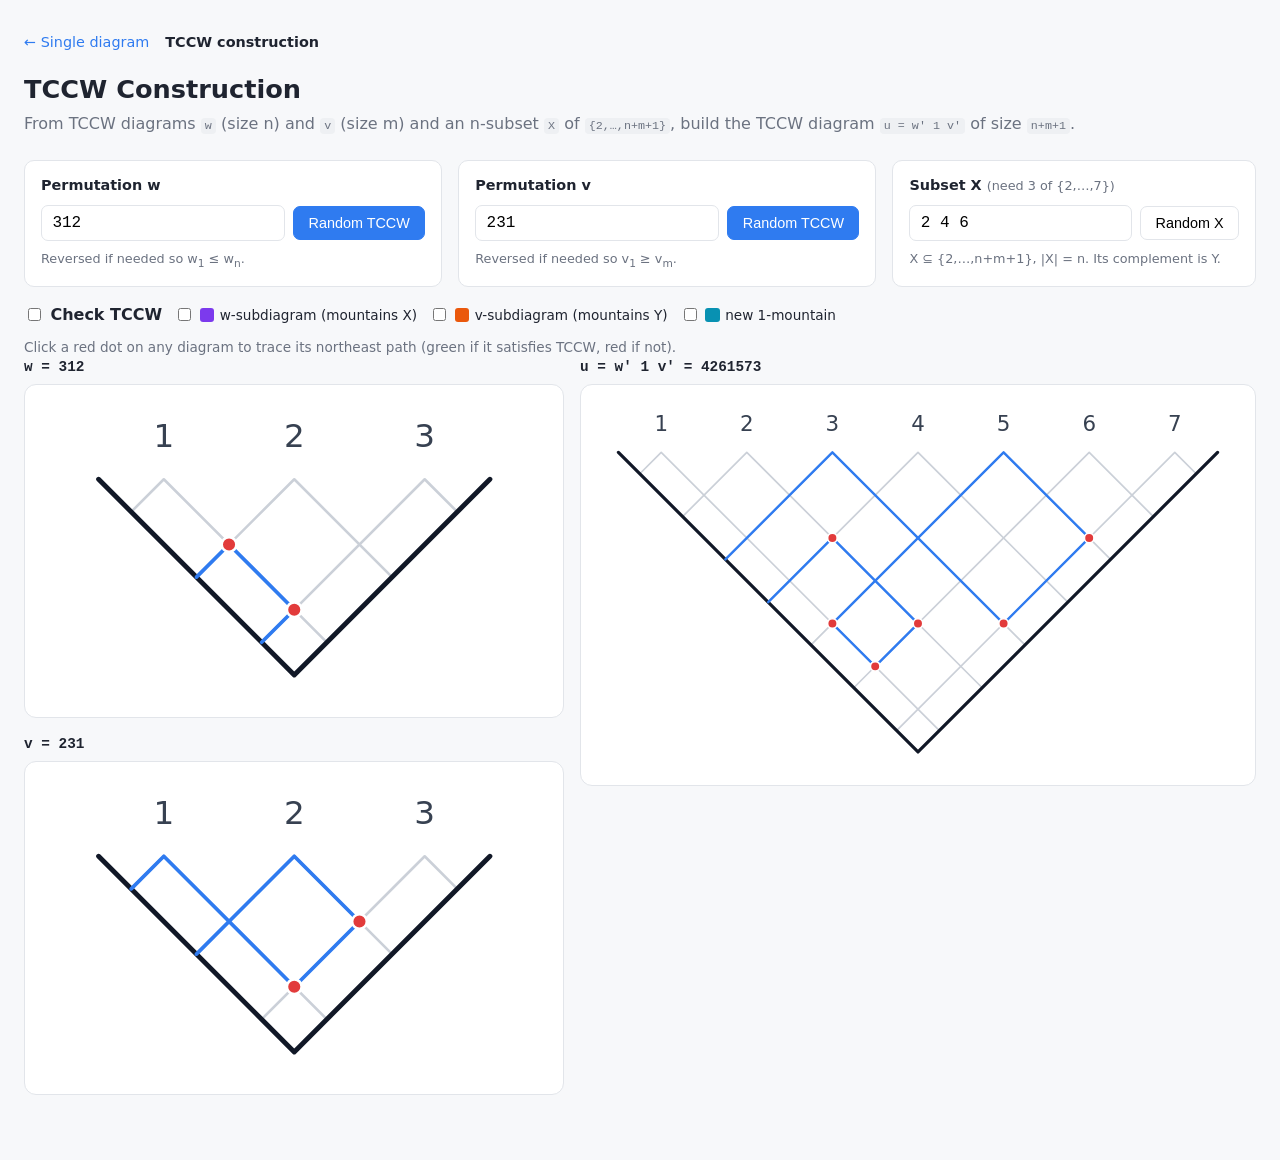
==== construction.html @ 4ba3f716 "Add TCCW generation and the construction page Task 1: "Random TCCW" button on the single-diagram pag" ====
<!DOCTYPE html>
<html lang="en">
<head>
  <meta charset="UTF-8" />
  <meta name="viewport" content="width=device-width, initial-scale=1.0" />
  <title>TCCW Construction</title>
  <link rel="stylesheet" href="style.css" />
</head>
<body>
  <main class="wide">
    <nav class="page-nav">
      <a href="index.html">&larr; Single diagram</a>
      <strong>TCCW construction</strong>
    </nav>
    <h1>TCCW Construction</h1>
    <p class="subtitle">
      From TCCW diagrams <code>w</code> (size n) and <code>v</code> (size m) and an
      n-subset <code>X</code> of <code>{2,&hellip;,n+m+1}</code>, build the TCCW
      diagram <code>u = w' 1 v'</code> of size <code>n+m+1</code>.
    </p>

    <section class="controls">
      <div class="control">
        <label for="w-input">Permutation w</label>
        <div class="row">
          <input id="w-input" type="text" spellcheck="false" autocomplete="off" placeholder="e.g. 231" />
          <button id="rand-w" class="primary">Random TCCW</button>
        </div>
        <div class="hint">Reversed if needed so w<sub>1</sub> &le; w<sub>n</sub>.</div>
      </div>

      <div class="control">
        <label for="v-input">Permutation v</label>
        <div class="row">
          <input id="v-input" type="text" spellcheck="false" autocomplete="off" placeholder="e.g. 12" />
          <button id="rand-v" class="primary">Random TCCW</button>
        </div>
        <div class="hint">Reversed if needed so v<sub>1</sub> &ge; v<sub>m</sub>.</div>
      </div>

      <div class="control">
        <label for="x-input">Subset X <span id="x-req" class="muted-inline"></span></label>
        <div class="row">
          <input id="x-input" type="text" spellcheck="false" autocomplete="off" placeholder="e.g. 2 4 5" />
          <button id="rand-x">Random X</button>
        </div>
        <div class="hint">X &sube; {2,&hellip;,n+m+1}, |X| = n. Its complement is Y.</div>
      </div>
    </section>

    <div id="error" class="error" style="display:none"></div>

    <div class="canvas-toolbar">
      <label class="toggle-all-label"><input type="checkbox" id="check-tccw" /> Check TCCW</label>
      <label class="hl-label"><input type="checkbox" id="hl-w" /> <span class="sw sw-w"></span> w-subdiagram (mountains X)</label>
      <label class="hl-label"><input type="checkbox" id="hl-v" /> <span class="sw sw-v"></span> v-subdiagram (mountains Y)</label>
      <label class="hl-label"><input type="checkbox" id="hl-1" /> <span class="sw sw-1"></span> new 1-mountain</label>
    </div>
    <p class="canvas-hint">Click a red dot on any diagram to trace its northeast path (green if it satisfies TCCW, red if not).</p>

    <div class="cols">
      <div class="col-left">
        <figure class="diagram-block">
          <figcaption>w = <span id="cap-w"></span></figcaption>
          <div class="diagram-wrap"><svg id="diagram-w" xmlns="http://www.w3.org/2000/svg"></svg></div>
        </figure>
        <figure class="diagram-block">
          <figcaption>v = <span id="cap-v"></span></figcaption>
          <div class="diagram-wrap"><svg id="diagram-v" xmlns="http://www.w3.org/2000/svg"></svg></div>
        </figure>
      </div>
      <div class="col-right">
        <figure class="diagram-block">
          <figcaption>u = w&prime; 1 v&prime; = <span id="cap-u"></span></figcaption>
          <div class="diagram-wrap"><svg id="diagram-u" xmlns="http://www.w3.org/2000/svg"></svg></div>
        </figure>
      </div>
    </div>
  </main>

  <script src="diagram.js"></script>
  <script src="construction.js"></script>
</body>
</html>
---- style.css ----
:root {
  --bg: #f7f8fa;
  --card: #ffffff;
  --border: #e2e5ea;
  --text: #1f2430;
  --muted: #6b7280;
  --accent: #2f7bf0;
  --accent-dark: #1f5fca;
  --error-bg: #fdecec;
  --error-fg: #b42318;
}

* { box-sizing: border-box; }

body {
  margin: 0;
  background: var(--bg);
  color: var(--text);
  font-family: system-ui, -apple-system, "Segoe UI", Roboto, sans-serif;
  line-height: 1.5;
}

main {
  max-width: 1000px;
  margin: 0 auto;
  padding: 2rem 1.5rem 4rem;
}

main.wide { max-width: 1400px; }

.cols {
  display: grid;
  grid-template-columns: 1fr 1.25fr;
  gap: 1rem;
  align-items: start;
}

@media (max-width: 820px) {
  .cols { grid-template-columns: 1fr; }
}

.col-left { display: flex; flex-direction: column; gap: 1rem; }

.diagram-block { margin: 0; }

.diagram-block figcaption {
  font-size: 0.9rem;
  font-weight: 600;
  color: var(--text);
  margin-bottom: 0.35rem;
  font-family: ui-monospace, SFMono-Regular, Menlo, monospace;
  word-break: break-word;
}

.hl-label {
  display: inline-flex;
  align-items: center;
  gap: 0.35rem;
  font-size: 0.85rem;
  cursor: pointer;
  user-select: none;
}

.hl-label input { cursor: pointer; }

.sw {
  display: inline-block;
  width: 0.9rem;
  height: 0.9rem;
  border-radius: 3px;
  vertical-align: middle;
}

.sw-w { background: #7c3aed; }
.sw-v { background: #ea580c; }
.sw-1 { background: #0891b2; }

.muted-inline { color: var(--muted); font-weight: 400; font-size: 0.8rem; }

.page-nav {
  display: flex;
  gap: 1rem;
  align-items: baseline;
  margin-bottom: 1rem;
  font-size: 0.9rem;
}

.page-nav strong { color: var(--text); }
.page-nav a { color: var(--accent); text-decoration: none; }
.page-nav a:hover { text-decoration: underline; }

h1 {
  font-size: 1.6rem;
  margin: 0 0 0.25rem;
}

.subtitle {
  color: var(--muted);
  margin: 0 0 1.5rem;
}

code {
  background: #eef0f3;
  padding: 0.05em 0.35em;
  border-radius: 4px;
  font-size: 0.9em;
}

.controls {
  display: grid;
  grid-template-columns: 2fr 2fr 1fr;
  gap: 1rem;
  margin-bottom: 1rem;
}

@media (max-width: 720px) {
  .controls { grid-template-columns: 1fr; }
}

.control {
  background: var(--card);
  border: 1px solid var(--border);
  border-radius: 10px;
  padding: 0.9rem 1rem;
}

.control label {
  display: block;
  font-weight: 600;
  font-size: 0.9rem;
  margin-bottom: 0.5rem;
}

.row {
  display: flex;
  gap: 0.5rem;
  align-items: center;
}

input[type="text"] {
  flex: 1;
  min-width: 0;
  padding: 0.5rem 0.65rem;
  border: 1px solid var(--border);
  border-radius: 7px;
  font-size: 1rem;
  font-family: ui-monospace, SFMono-Regular, Menlo, monospace;
}

input[type="text"]:focus {
  outline: none;
  border-color: var(--accent);
  box-shadow: 0 0 0 3px rgba(47, 123, 240, 0.15);
}

input[type="range"] { flex: 1; accent-color: var(--accent); }

button {
  padding: 0.5rem 0.9rem;
  border: 1px solid var(--border);
  background: #fff;
  border-radius: 7px;
  font-size: 0.9rem;
  cursor: pointer;
  white-space: nowrap;
}

button:hover { background: #f2f4f7; }

button.primary {
  background: var(--accent);
  border-color: var(--accent);
  color: #fff;
}

button.primary:hover { background: var(--accent-dark); }

.hint {
  color: var(--muted);
  font-size: 0.8rem;
  margin-top: 0.5rem;
}

.error {
  background: var(--error-bg);
  color: var(--error-fg);
  border: 1px solid #f3c6c0;
  border-radius: 8px;
  padding: 0.6rem 0.9rem;
  margin-bottom: 1rem;
  font-size: 0.9rem;
}

.canvas-toolbar {
  display: flex;
  align-items: center;
  flex-wrap: wrap;
  gap: 0.75rem;
  margin-bottom: 0.6rem;
}

.toggle-all-label {
  display: inline-flex;
  align-items: center;
  gap: 0.4rem;
  font-weight: 600;
  cursor: pointer;
  user-select: none;
}

.toggle-all-label input {
  accent-color: var(--accent);
  cursor: pointer;
}

.canvas-hint {
  color: var(--muted);
  font-size: 0.85rem;
  margin: 0;
}

.diagram-wrap {
  background: var(--card);
  border: 1px solid var(--border);
  border-radius: 12px;
  padding: 1rem;
}

.diagram-wrap svg {
  display: block;
  margin: 0 auto;
  /* width/height are set in JS (fitToView / fitInto) so the diagram fits */
}
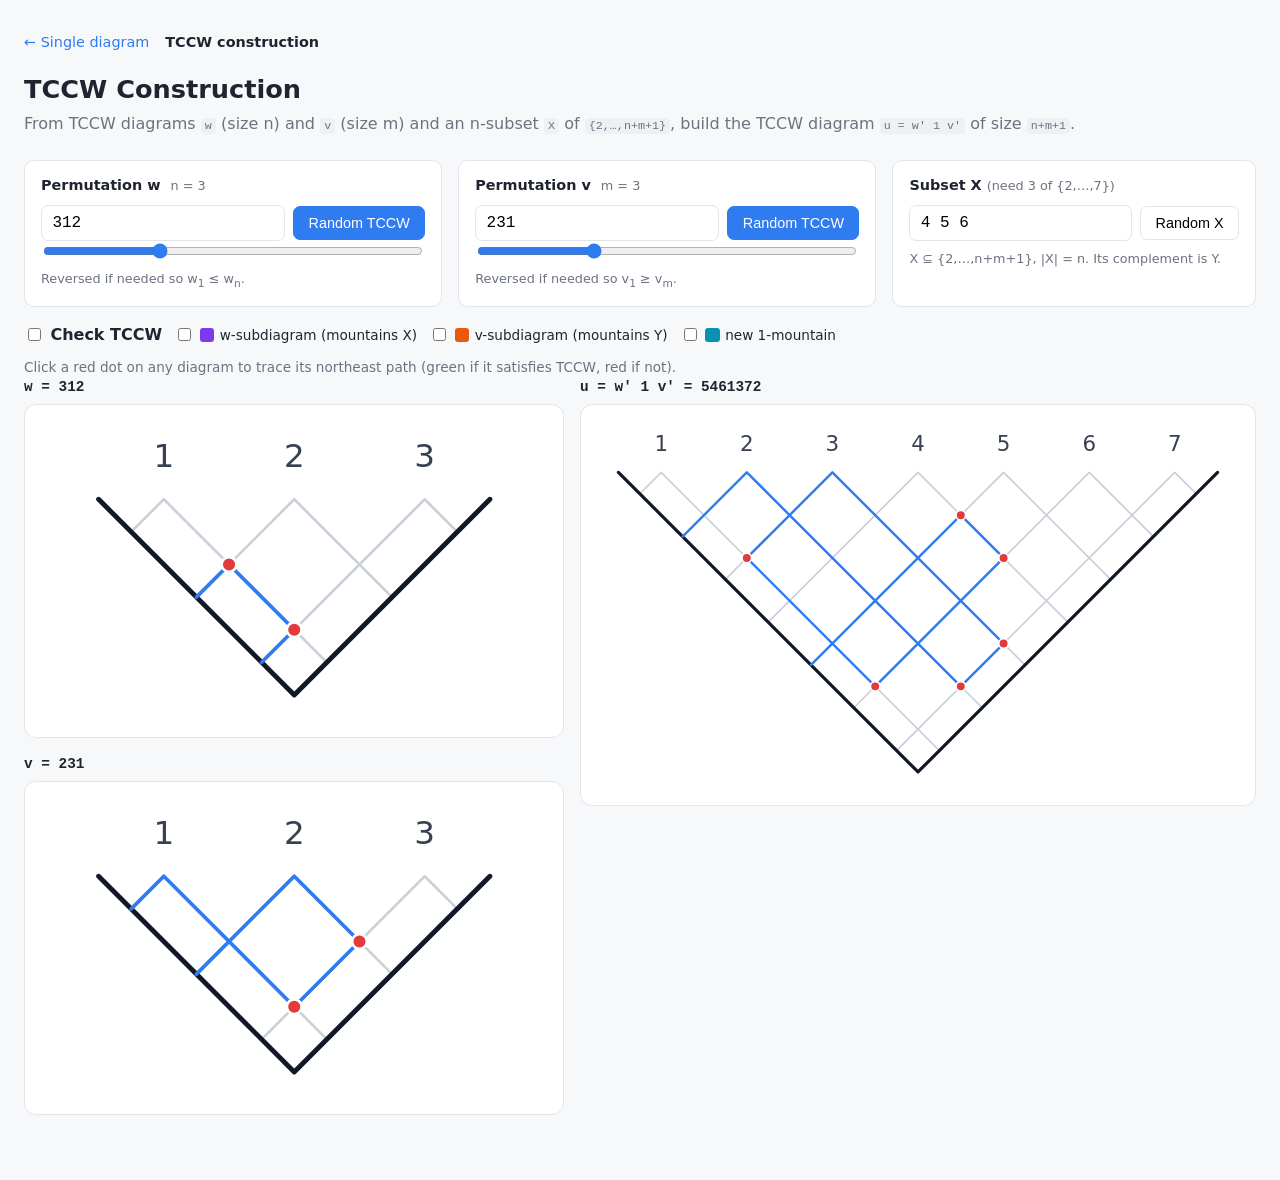
==== commit 16cc4b78: "Add n/m size sliders to the construction page Each of w and v now has a size slider; moving it draws" ====
--- a/construction.html
+++ b/construction.html
@@ -21,19 +21,25 @@
 
     <section class="controls">
       <div class="control">
-        <label for="w-input">Permutation w</label>
+        <label for="w-input">Permutation w &nbsp;<span class="muted-inline">n = <span id="n-value">3</span></span></label>
         <div class="row">
           <input id="w-input" type="text" spellcheck="false" autocomplete="off" placeholder="e.g. 231" />
           <button id="rand-w" class="primary">Random TCCW</button>
+        </div>
+        <div class="row">
+          <input id="n-slider" type="range" min="0" max="10" step="1" value="3" />
         </div>
         <div class="hint">Reversed if needed so w<sub>1</sub> &le; w<sub>n</sub>.</div>
       </div>
 
       <div class="control">
-        <label for="v-input">Permutation v</label>
+        <label for="v-input">Permutation v &nbsp;<span class="muted-inline">m = <span id="m-value">3</span></span></label>
         <div class="row">
           <input id="v-input" type="text" spellcheck="false" autocomplete="off" placeholder="e.g. 12" />
           <button id="rand-v" class="primary">Random TCCW</button>
+        </div>
+        <div class="row">
+          <input id="m-slider" type="range" min="0" max="10" step="1" value="3" />
         </div>
         <div class="hint">Reversed if needed so v<sub>1</sub> &ge; v<sub>m</sub>.</div>
       </div>
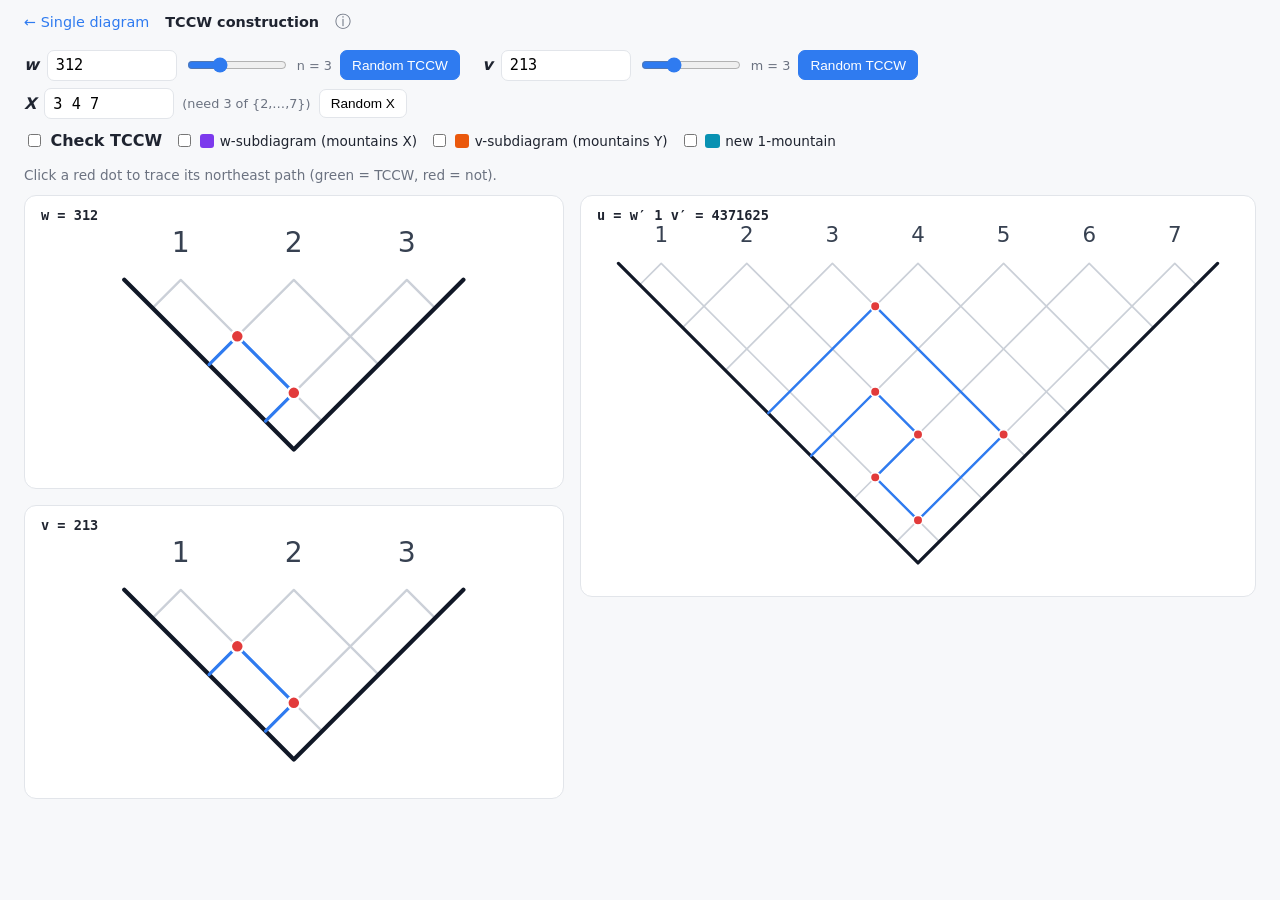
==== commit 0ecc6097: "Make the construction page vertically compact - Collapse the three control cards into one dense bar " ====
--- a/construction.html
+++ b/construction.html
@@ -11,46 +11,30 @@
     <nav class="page-nav">
       <a href="index.html">&larr; Single diagram</a>
       <strong>TCCW construction</strong>
+      <span class="info" tabindex="0"
+        title="From TCCW diagrams w (size n) and v (size m) and an n-subset X of {2,…,n+m+1}, build the TCCW diagram u = w' 1 v' of size n+m+1.">&#9432;</span>
     </nav>
-    <h1>TCCW Construction</h1>
-    <p class="subtitle">
-      From TCCW diagrams <code>w</code> (size n) and <code>v</code> (size m) and an
-      n-subset <code>X</code> of <code>{2,&hellip;,n+m+1}</code>, build the TCCW
-      diagram <code>u = w' 1 v'</code> of size <code>n+m+1</code>.
-    </p>
 
-    <section class="controls">
-      <div class="control">
-        <label for="w-input">Permutation w &nbsp;<span class="muted-inline">n = <span id="n-value">3</span></span></label>
-        <div class="row">
-          <input id="w-input" type="text" spellcheck="false" autocomplete="off" placeholder="e.g. 231" />
-          <button id="rand-w" class="primary">Random TCCW</button>
-        </div>
-        <div class="row">
-          <input id="n-slider" type="range" min="0" max="10" step="1" value="3" />
-        </div>
-        <div class="hint">Reversed if needed so w<sub>1</sub> &le; w<sub>n</sub>.</div>
+    <section class="controls-compact">
+      <div class="cbar">
+        <label class="cbar-label" for="w-input" title="Reversed if needed so w₁ ≤ wₙ.">w</label>
+        <input id="w-input" type="text" spellcheck="false" autocomplete="off" placeholder="231" />
+        <input id="n-slider" type="range" min="0" max="10" step="1" value="3" />
+        <span class="muted-inline">n = <span id="n-value">3</span></span>
+        <button id="rand-w" class="primary">Random TCCW</button>
       </div>
-
-      <div class="control">
-        <label for="v-input">Permutation v &nbsp;<span class="muted-inline">m = <span id="m-value">3</span></span></label>
-        <div class="row">
-          <input id="v-input" type="text" spellcheck="false" autocomplete="off" placeholder="e.g. 12" />
-          <button id="rand-v" class="primary">Random TCCW</button>
-        </div>
-        <div class="row">
-          <input id="m-slider" type="range" min="0" max="10" step="1" value="3" />
-        </div>
-        <div class="hint">Reversed if needed so v<sub>1</sub> &ge; v<sub>m</sub>.</div>
+      <div class="cbar">
+        <label class="cbar-label" for="v-input" title="Reversed if needed so v₁ ≥ vₘ.">v</label>
+        <input id="v-input" type="text" spellcheck="false" autocomplete="off" placeholder="12" />
+        <input id="m-slider" type="range" min="0" max="10" step="1" value="3" />
+        <span class="muted-inline">m = <span id="m-value">3</span></span>
+        <button id="rand-v" class="primary">Random TCCW</button>
       </div>
-
-      <div class="control">
-        <label for="x-input">Subset X <span id="x-req" class="muted-inline"></span></label>
-        <div class="row">
-          <input id="x-input" type="text" spellcheck="false" autocomplete="off" placeholder="e.g. 2 4 5" />
-          <button id="rand-x">Random X</button>
-        </div>
-        <div class="hint">X &sube; {2,&hellip;,n+m+1}, |X| = n. Its complement is Y.</div>
+      <div class="cbar">
+        <label class="cbar-label" for="x-input" title="X ⊆ {2,…,n+m+1}, |X| = n; complement is Y.">X</label>
+        <input id="x-input" type="text" spellcheck="false" autocomplete="off" placeholder="2 4 5" />
+        <span class="muted-inline" id="x-req"></span>
+        <button id="rand-x">Random X</button>
       </div>
     </section>
 
@@ -61,24 +45,30 @@
       <label class="hl-label"><input type="checkbox" id="hl-w" /> <span class="sw sw-w"></span> w-subdiagram (mountains X)</label>
       <label class="hl-label"><input type="checkbox" id="hl-v" /> <span class="sw sw-v"></span> v-subdiagram (mountains Y)</label>
       <label class="hl-label"><input type="checkbox" id="hl-1" /> <span class="sw sw-1"></span> new 1-mountain</label>
+      <span class="canvas-hint">Click a red dot to trace its northeast path (green = TCCW, red = not).</span>
     </div>
-    <p class="canvas-hint">Click a red dot on any diagram to trace its northeast path (green if it satisfies TCCW, red if not).</p>
 
     <div class="cols">
       <div class="col-left">
         <figure class="diagram-block">
-          <figcaption>w = <span id="cap-w"></span></figcaption>
-          <div class="diagram-wrap"><svg id="diagram-w" xmlns="http://www.w3.org/2000/svg"></svg></div>
+          <div class="diagram-wrap">
+            <figcaption>w = <span id="cap-w"></span></figcaption>
+            <svg id="diagram-w" xmlns="http://www.w3.org/2000/svg"></svg>
+          </div>
         </figure>
         <figure class="diagram-block">
-          <figcaption>v = <span id="cap-v"></span></figcaption>
-          <div class="diagram-wrap"><svg id="diagram-v" xmlns="http://www.w3.org/2000/svg"></svg></div>
+          <div class="diagram-wrap">
+            <figcaption>v = <span id="cap-v"></span></figcaption>
+            <svg id="diagram-v" xmlns="http://www.w3.org/2000/svg"></svg>
+          </div>
         </figure>
       </div>
       <div class="col-right">
         <figure class="diagram-block">
-          <figcaption>u = w&prime; 1 v&prime; = <span id="cap-u"></span></figcaption>
-          <div class="diagram-wrap"><svg id="diagram-u" xmlns="http://www.w3.org/2000/svg"></svg></div>
+          <div class="diagram-wrap">
+            <figcaption>u = w&prime; 1 v&prime; = <span id="cap-u"></span></figcaption>
+            <svg id="diagram-u" xmlns="http://www.w3.org/2000/svg"></svg>
+          </div>
         </figure>
       </div>
     </div>
--- a/style.css
+++ b/style.css
@@ -26,7 +26,41 @@
   padding: 2rem 1.5rem 4rem;
 }
 
-main.wide { max-width: 1400px; }
+main.wide { max-width: 1400px; padding-top: 0.6rem; }
+
+.page-nav .info {
+  cursor: help;
+  color: var(--muted);
+  font-size: 1rem;
+}
+
+/* compact single-line controls (construction page) */
+.controls-compact {
+  display: flex;
+  flex-wrap: wrap;
+  align-items: center;
+  gap: 0.45rem 1.4rem;
+  margin-bottom: 0.6rem;
+}
+
+.cbar { display: flex; align-items: center; gap: 0.5rem; }
+
+.cbar-label {
+  font-weight: 700;
+  font-style: italic;
+  cursor: help;
+}
+
+.cbar input[type="text"] {
+  flex: 0 0 auto;
+  width: 130px;
+  padding: 0.35rem 0.5rem;
+  font-size: 0.95rem;
+}
+
+.cbar input[type="range"] { width: 100px; accent-color: var(--accent); }
+
+.cbar button { padding: 0.4rem 0.7rem; font-size: 0.85rem; }
 
 .cols {
   display: grid;
@@ -43,13 +77,24 @@
 
 .diagram-block { margin: 0; }
 
+/* caption overlaid in the empty top-left corner of the diagram's "V" */
 .diagram-block figcaption {
-  font-size: 0.9rem;
+  position: absolute;
+  top: 0.5rem;
+  left: 0.6rem;
+  z-index: 2;
+  margin: 0;
+  padding: 0.05rem 0.4rem;
+  border-radius: 5px;
+  background: rgba(255, 255, 255, 0.82);
+  font-size: 0.85rem;
   font-weight: 600;
   color: var(--text);
-  margin-bottom: 0.35rem;
   font-family: ui-monospace, SFMono-Regular, Menlo, monospace;
-  word-break: break-word;
+  max-width: calc(100% - 1.2rem);
+  overflow: hidden;
+  text-overflow: ellipsis;
+  white-space: nowrap;
 }
 
 .hl-label {
@@ -220,6 +265,7 @@
 }
 
 .diagram-wrap {
+  position: relative;
   background: var(--card);
   border: 1px solid var(--border);
   border-radius: 12px;
